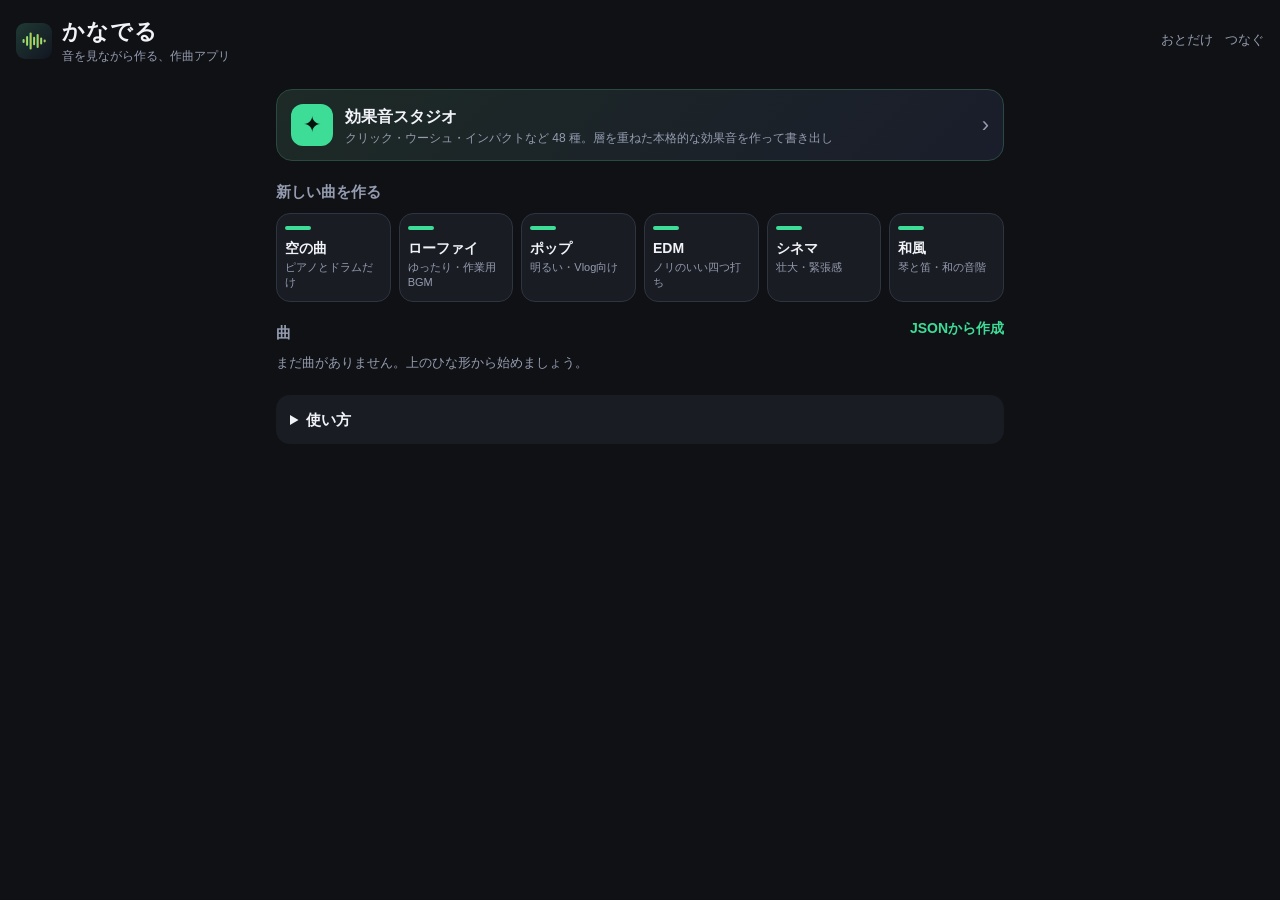
==== daw/index.html @ c06fb7d7 "かなでる：iPhone で使える作曲画面・効果音スタジオ・見える化を追加 アレンジ（クリップの配置・移動・複製）、ピアノロール（和音スタンプ・試聴）、 ドラムのマス目、トラック設定とエフェクト編集、ミ" ====
<!doctype html>
<html lang="ja">
<head>
  <meta charset="utf-8">
  <meta name="viewport" content="width=device-width, initial-scale=1, viewport-fit=cover, user-scalable=no">
  <title>かなでる</title>
  <meta name="description" content="iPhoneで使える無料のDAW（作曲アプリ）と効果音スタジオ。音を見える化しながら作曲・ミックス。端末内で処理します。">
  <meta name="theme-color" content="#0f1115">
  <meta name="apple-mobile-web-app-capable" content="yes">
  <meta name="mobile-web-app-capable" content="yes">
  <meta name="apple-mobile-web-app-title" content="かなでる">
  <meta name="apple-mobile-web-app-status-bar-style" content="black-translucent">
  <link rel="manifest" href="manifest.webmanifest">
  <link rel="icon" href="icons/icon.svg" type="image/svg+xml">
  <link rel="apple-touch-icon" href="icons/icon-180.png">
  <link rel="stylesheet" href="css/daw.css">
</head>
<body>
  <!-- ホーム -->
  <section id="home" class="screen">
    <header class="home-top">
      <div class="brand">
        <img src="icons/icon.svg" alt="" width="36" height="36">
        <div>
          <h1>かなでる</h1>
          <p>音を見ながら作る、作曲アプリ</p>
        </div>
      </div>
      <nav class="sublinks"><a href="../">おとだけ</a><a href="../editor/">つなぐ</a></nav>
    </header>
    <div class="home-body">
      <button class="sfx-entry" id="openSfx" type="button">
        <span class="sfx-ico">✦</span>
        <span><b>効果音スタジオ</b><small>クリック・ウーシュ・インパクトなど 48 種。層を重ねた本格的な効果音を作って書き出し</small></span>
        <span class="chev">›</span>
      </button>
      <h2 class="home-h">新しい曲を作る</h2>
      <div class="templates" id="templates"></div>
      <div class="home-row">
        <h2 class="home-h">曲</h2>
        <button class="txt-btn" id="importJson" type="button">JSONから作成</button>
      </div>
      <ul class="songs" id="songs"></ul>
      <details class="help">
        <summary>使い方</summary>
        <div class="help-body">
          <p><b>基本：</b>ひな形を選ぶ → トラックの帯（クリップ）をタップして選び、もう一度タップで中身を編集 → ▶ で再生 → 右上の「書き出す」で WAV / MP3 に。</p>
          <p><b>ピアノロール：</b>空いたところをタップで音を置く。音をタップで選択、ドラッグで移動、右端をドラッグで長さ。「和音」を選ぶとタップで和音ごと置けます。</p>
          <p><b>見える化：</b>「見える化」タブで、再生中の音の周波数・音量をリアルタイムに表示。「全体を解析」で、ラウドネス・帯域バランス・和音・スマホのスピーカーでの聞こえ方まで調べて、気をつける点を教えてくれます。</p>
          <p><b>自動ミックス：</b>ミキサーの「自動ミックス」で、各トラックの音量を役割（ドラム・ベース・メロディなど）に合わせて自動で整えます。</p>
          <p><b>つなぐで使う：</b>書き出した音を「ファイル」に保存し、つなぐの「音楽」から読み込めます。</p>
          <p><b>Claude と一緒に作る：</b>「…」→「JSONをコピー」と「見える化シート」の画像を Claude に送ると、音の状態が伝わります。返ってきた JSON を「JSONを貼り付け」で反映できます。形式は <a href="FORMAT.md" target="_blank">FORMAT.md</a>。</p>
          <p><b>保存：</b>曲はこの端末のブラウザ内に自動保存されます。Safari の Webサイトデータを消すと消えるので、大切な曲は JSON でも保存してください。</p>
        </div>
      </details>
    </div>
  </section>

  <!-- 曲の編集 -->
  <section id="song" class="screen" hidden>
    <header class="ed-top">
      <button class="icon-btn" id="back" type="button" aria-label="一覧に戻る"><svg viewBox="0 0 24 24"><path d="M15 5l-7 7 7 7"/></svg></button>
      <button class="title-btn" id="songName" type="button"></button>
      <button class="icon-btn" id="undo" type="button" aria-label="元に戻す"><svg viewBox="0 0 24 24"><path d="M9 14L4 9l5-5"/><path d="M4 9h10.5a5.5 5.5 0 010 11H11"/></svg></button>
      <button class="icon-btn" id="redo" type="button" aria-label="やり直す"><svg viewBox="0 0 24 24"><path d="M15 14l5-5-5-5"/><path d="M20 9H9.5a5.5 5.5 0 000 11H13"/></svg></button>
      <button class="icon-btn" id="menuBtn" type="button" aria-label="メニュー"><svg viewBox="0 0 24 24"><circle cx="5" cy="12" r="1.6"/><circle cx="12" cy="12" r="1.6"/><circle cx="19" cy="12" r="1.6"/></svg></button>
      <button class="export-btn" id="exportBtn" type="button">書き出す</button>
    </header>
    <div class="transport">
      <button class="play" id="playBtn" type="button" aria-label="再生">
        <svg viewBox="0 0 24 24" class="i-play"><path d="M7 4.5v15l12.5-7.5z"/></svg>
        <svg viewBox="0 0 24 24" class="i-pause"><path d="M6.5 4.5h4v15h-4zM13.5 4.5h4v15h-4z"/></svg>
      </button>
      <button class="icon-btn sm" id="stopBtn" type="button" aria-label="先頭へ"><svg viewBox="0 0 24 24"><path d="M6 5v14M18 5L9 12l9 7z"/></svg></button>
      <div class="pos"><b id="pos">1.1</b><small id="posSec">0:00.0</small></div>
      <button class="chip" id="bpmBtn" type="button">120 BPM</button>
      <button class="chip" id="loopBtn" type="button" aria-pressed="false">ループ</button>
      <span class="status" id="status"></span>
    </div>
    <nav class="tabs" id="tabs">
      <button type="button" data-tab="arrange" aria-selected="true">アレンジ</button>
      <button type="button" data-tab="mixer">ミキサー</button>
      <button type="button" data-tab="viz">見える化</button>
    </nav>
    <div class="view" id="arrangeView">
      <div class="arr" id="arr"></div>
      <div class="arr-tools">
        <button class="btn sm" id="addTrack" type="button">＋ トラック</button>
        <span class="spacer"></span>
        <button class="icon-btn sm" id="zoomOut" type="button" aria-label="縮小"><svg viewBox="0 0 24 24"><path d="M5 12h14"/></svg></button>
        <button class="icon-btn sm" id="zoomIn" type="button" aria-label="拡大"><svg viewBox="0 0 24 24"><path d="M5 12h14M12 5v14"/></svg></button>
      </div>
      <div class="clipbar" id="clipbar" hidden>
        <button type="button" data-act="edit">編集</button>
        <button type="button" data-act="dup">複製</button>
        <button type="button" data-act="left">◀</button>
        <button type="button" data-act="right">▶</button>
        <button type="button" data-act="shorter">短く</button>
        <button type="button" data-act="longer">長く</button>
        <button type="button" data-act="del" class="danger">削除</button>
      </div>
    </div>
    <div class="view" id="mixerView" hidden></div>
    <div class="view" id="vizView" hidden></div>
  </section>

  <!-- 効果音スタジオ -->
  <section id="sfx" class="screen" hidden>
    <header class="ed-top">
      <button class="icon-btn" id="sfxBack" type="button" aria-label="戻る"><svg viewBox="0 0 24 24"><path d="M15 5l-7 7 7 7"/></svg></button>
      <h2 class="ed-title">効果音スタジオ</h2>
      <button class="export-btn" id="sfxExport" type="button">書き出す</button>
    </header>
    <div class="sfx-body" id="sfxBody"></div>
  </section>

  <!-- 下から出るパネル -->
  <div class="sheet-backdrop" id="sheetBackdrop" hidden></div>
  <div class="sheet" id="sheet" hidden>
    <div class="sheet-head"><h2 id="sheetTitle"></h2><button class="icon-btn sm" id="sheetClose" type="button" aria-label="閉じる"><svg viewBox="0 0 24 24"><path d="M6 6l12 12M18 6L6 18"/></svg></button></div>
    <div class="sheet-body" id="sheetBody"></div>
  </div>

  <!-- 全画面の編集（ピアノロール・ドラム） -->
  <div class="full" id="full" hidden></div>

  <div class="toast" id="toast" hidden></div>
  <script type="module" src="js/app.js"></script>
</body>
</html>
---- daw/css/daw.css ----
:root {
  --bg: #0f1115;
  --panel: #191c23;
  --panel-2: #232731;
  --line: #2f3442;
  --text: #f1f3f8;
  --muted: #959cb0;
  --accent: #3ddc97;
  --accent-ink: #04140d;
  --accent-soft: rgba(61, 220, 151, 0.16);
  --play: #ffcc33;
  --danger: #ff6b6b;
  --hdr: 112px;
  color-scheme: dark;
}

* { box-sizing: border-box; -webkit-tap-highlight-color: transparent; }
html, body { margin: 0; height: 100%; }
body {
  background: var(--bg);
  color: var(--text);
  font-family: -apple-system, BlinkMacSystemFont, "Hiragino Sans", "Noto Sans JP", "Segoe UI", sans-serif;
  font-size: 15px;
  line-height: 1.45;
  overscroll-behavior: none;
  -webkit-user-select: none;
  user-select: none;
}
input, textarea, select { -webkit-user-select: text; user-select: text; font: inherit; color: inherit; }
button { font: inherit; color: inherit; }
[hidden] { display: none !important; }
a { color: var(--accent); }

.screen { height: 100dvh; display: flex; flex-direction: column; }

/* ---------- ホーム ---------- */
#home { overflow-y: auto; -webkit-overflow-scrolling: touch; }
.home-top {
  display: flex; align-items: center; justify-content: space-between;
  padding: calc(16px + env(safe-area-inset-top)) max(16px, env(safe-area-inset-right)) 8px max(16px, env(safe-area-inset-left));
}
.brand { display: flex; gap: 10px; align-items: center; }
.brand img { border-radius: 9px; }
.brand h1 { margin: 0; font-size: 22px; letter-spacing: 0.04em; }
.brand p { margin: 0; color: var(--muted); font-size: 12px; }
.sublinks { display: flex; gap: 12px; }
.sublinks a { color: var(--muted); font-size: 13px; text-decoration: none; }
.home-body { padding: 8px max(16px, env(safe-area-inset-right)) calc(32px + env(safe-area-inset-bottom)) max(16px, env(safe-area-inset-left)); max-width: 760px; width: 100%; margin: 0 auto; }
.home-h { font-size: 15px; margin: 20px 0 10px; color: var(--muted); font-weight: 600; }
.home-row { display: flex; align-items: center; justify-content: space-between; }
.sfx-entry {
  width: 100%; display: flex; align-items: center; gap: 12px; text-align: left; margin-top: 8px;
  background: linear-gradient(135deg, #1d2a26, #1a1d2b); border: 1px solid #2b4a3f; border-radius: 16px; padding: 14px; cursor: pointer;
}
.sfx-entry b { display: block; font-size: 16px; }
.sfx-entry small { display: block; color: var(--muted); font-size: 12px; line-height: 1.35; margin-top: 2px; }
.sfx-ico { width: 42px; height: 42px; flex: none; border-radius: 12px; background: var(--accent); color: var(--accent-ink); display: grid; place-items: center; font-size: 22px; }
.chev { margin-left: auto; color: var(--muted); font-size: 22px; }
.templates { display: grid; grid-template-columns: repeat(3, 1fr); gap: 8px; }
.tpl {
  background: var(--panel); border: 1px solid var(--line); border-radius: 14px; padding: 12px 8px; text-align: left; cursor: pointer;
  display: flex; flex-direction: column; gap: 2px; min-height: 70px;
}
.tpl:active, .sfx-entry:active { transform: scale(0.98); }
.tpl b { font-size: 14px; }
.tpl small { font-size: 11px; color: var(--muted); line-height: 1.3; }
.tpl i { width: 26px; height: 4px; border-radius: 2px; background: var(--accent); margin-bottom: 6px; }
.songs { list-style: none; margin: 0; padding: 0; display: grid; gap: 8px; }
.song-item { display: flex; gap: 12px; align-items: center; background: var(--panel); border-radius: 14px; padding: 10px 8px 10px 14px; cursor: pointer; }
.song-item .si { flex: 1; min-width: 0; }
.song-item .sn { font-weight: 700; white-space: nowrap; overflow: hidden; text-overflow: ellipsis; }
.song-item .sm { font-size: 12px; color: var(--muted); }
.empty-note { color: var(--muted); font-size: 13px; }
.help { margin-top: 22px; background: var(--panel); border-radius: 14px; padding: 4px 14px; }
.help summary { padding: 10px 0; font-weight: 700; cursor: pointer; }
.help-body p { font-size: 13.5px; margin: 0 0 10px; color: #d4d7e0; }
.txt-btn { background: none; border: none; color: var(--accent); font-weight: 600; font-size: 14px; padding: 6px 0; cursor: pointer; }

/* ---------- 共通ボタン ---------- */
.icon-btn { width: 40px; height: 40px; flex: none; border: none; background: none; border-radius: 10px; display: grid; place-items: center; cursor: pointer; padding: 0; }
.icon-btn svg { width: 24px; height: 24px; fill: none; stroke: currentColor; stroke-width: 2; stroke-linecap: round; stroke-linejoin: round; }
.icon-btn.sm { width: 34px; height: 34px; }
.icon-btn.sm svg { width: 20px; height: 20px; }
.icon-btn:disabled { opacity: 0.35; }
.icon-btn:active { background: var(--panel-2); }
.btn { border: 1px solid var(--line); background: var(--panel-2); border-radius: 12px; padding: 10px 14px; font-weight: 600; cursor: pointer; }
.btn.sm { padding: 6px 10px; font-size: 13px; border-radius: 10px; }
.btn.primary { background: var(--accent); border-color: var(--accent); color: var(--accent-ink); }
.btn.danger { color: var(--danger); }
.btn.wide { width: 100%; }
.btn:disabled { opacity: 0.5; }
.btn:active { transform: scale(0.98); }
.chip { border: 1px solid var(--line); background: var(--panel); border-radius: 999px; padding: 5px 10px; font-size: 12.5px; font-weight: 600; cursor: pointer; white-space: nowrap; }
.chip[aria-pressed="true"] { background: var(--accent-soft); border-color: var(--accent); color: var(--accent); }
.row { display: flex; gap: 8px; align-items: center; }
.spacer { flex: 1; }

/* ---------- 編集画面の上部 ---------- */
.ed-top {
  flex: none; display: flex; align-items: center; gap: 2px;
  padding: calc(6px + env(safe-area-inset-top)) max(8px, env(safe-area-inset-right)) 6px max(6px, env(safe-area-inset-left));
}
.title-btn { flex: 1; min-width: 0; border: none; background: none; font-weight: 700; font-size: 15px; text-align: left; white-space: nowrap; overflow: hidden; text-overflow: ellipsis; padding: 0 6px; cursor: pointer; }
.ed-title { flex: 1; margin: 0; font-size: 16px; padding-left: 4px; }
.export-btn { border: none; background: var(--accent); color: var(--accent-ink); font-weight: 700; border-radius: 10px; padding: 8px 12px; margin-left: 4px; cursor: pointer; flex: none; }
.transport {
  flex: none; display: flex; align-items: center; gap: 8px; padding: 4px max(12px, env(safe-area-inset-right)) 8px max(12px, env(safe-area-inset-left));
  border-bottom: 1px solid var(--line);
}
.play { width: 46px; height: 46px; border-radius: 50%; border: none; background: var(--text); color: var(--bg); display: grid; place-items: center; cursor: pointer; flex: none; }
.play svg { width: 22px; height: 22px; fill: currentColor; }
.play .i-pause, .playing .play .i-play { display: none; }
.playing .play .i-pause { display: block; }
.pos { display: flex; flex-direction: column; line-height: 1.1; min-width: 56px; }
.pos b { font-variant-numeric: tabular-nums; font-size: 16px; }
.pos small { color: var(--muted); font-size: 11px; font-variant-numeric: tabular-nums; }
.status { margin-left: auto; font-size: 12px; color: var(--muted); white-space: nowrap; overflow: hidden; text-overflow: ellipsis; min-width: 0; }
.status.busy::before { content: ""; display: inline-block; width: 9px; height: 9px; border-radius: 50%; border: 2px solid var(--accent); border-right-color: transparent; margin-right: 6px; vertical-align: -1px; animation: spin 0.8s linear infinite; }
@keyframes spin { to { transform: rotate(360deg); } }
.tabs { flex: none; display: flex; padding: 6px 12px 0; gap: 4px; }
.tabs button { flex: 1; border: none; background: none; padding: 8px 0; font-weight: 600; font-size: 14px; color: var(--muted); border-bottom: 2px solid transparent; cursor: pointer; }
.tabs button[aria-selected="true"] { color: var(--text); border-bottom-color: var(--accent); }
.view { flex: 1; min-height: 0; display: flex; flex-direction: column; position: relative; }

/* ---------- アレンジ ---------- */
.arr { flex: 1; min-height: 0; overflow: auto; -webkit-overflow-scrolling: touch; position: relative; }
.arr-inner { position: relative; }
.ruler { position: sticky; top: 0; z-index: 3; height: 26px; display: flex; background: var(--bg); border-bottom: 1px solid var(--line); }
.ruler .corner { position: sticky; left: 0; z-index: 4; width: var(--hdr); flex: none; background: var(--bg); border-right: 1px solid var(--line); }
.ruler .marks { position: relative; flex: none; height: 100%; cursor: pointer; }
.ruler .mk { position: absolute; top: 0; bottom: 0; border-left: 1px solid var(--line); font-size: 10.5px; color: var(--muted); padding: 5px 0 0 3px; }
.ruler .loopband { position: absolute; top: 0; height: 5px; background: var(--accent); opacity: 0.7; border-radius: 2px; }
.trow { display: flex; height: 58px; border-bottom: 1px solid var(--line); }
.thead {
  position: sticky; left: 0; z-index: 2; width: var(--hdr); flex: none; background: var(--panel); border-right: 1px solid var(--line);
  display: flex; flex-direction: column; justify-content: center; padding: 4px 6px 4px 10px; gap: 3px; cursor: pointer; overflow: hidden;
}
.thead::before { content: ""; position: absolute; left: 0; top: 0; bottom: 0; width: 4px; background: var(--tc, var(--accent)); }
.thead .tn { font-weight: 700; font-size: 13px; white-space: nowrap; overflow: hidden; text-overflow: ellipsis; }
.thead .ti { font-size: 10.5px; color: var(--muted); white-space: nowrap; overflow: hidden; text-overflow: ellipsis; }
.thead .ms { display: flex; gap: 4px; }
.thead .ms button { border: 1px solid var(--line); background: var(--panel-2); border-radius: 5px; font-size: 10px; font-weight: 700; width: 22px; height: 18px; padding: 0; cursor: pointer; }
.thead .ms button[aria-pressed="true"].m { background: #c94d4d; border-color: #c94d4d; }
.thead .ms button[aria-pressed="true"].s { background: var(--play); border-color: var(--play); color: #000; }
.lane { position: relative; flex: none; height: 100%; background-image: linear-gradient(to right, var(--line) 1px, transparent 1px); }
.clip {
  position: absolute; top: 5px; bottom: 5px; border-radius: 7px; background: color-mix(in srgb, var(--tc) 30%, #1b1e27); border: 1.5px solid color-mix(in srgb, var(--tc) 70%, transparent);
  overflow: hidden; cursor: pointer; touch-action: none;
}
.clip.sel { border-color: #fff; box-shadow: 0 0 0 2px var(--tc); }
.clip canvas { position: absolute; inset: 0; width: 100%; height: 100%; }
.clip .cl { position: absolute; left: 4px; top: 1px; font-size: 9.5px; font-weight: 700; color: #fff; opacity: 0.85; white-space: nowrap; pointer-events: none; }
.playhead { position: absolute; top: 0; bottom: 0; width: 2px; background: var(--play); z-index: 5; pointer-events: none; }
.arr-tools { flex: none; display: flex; align-items: center; gap: 6px; padding: 6px max(12px, env(safe-area-inset-right)) calc(6px + env(safe-area-inset-bottom)) max(12px, env(safe-area-inset-left)); border-top: 1px solid var(--line); }
.clipbar {
  position: absolute; left: 8px; right: 8px; bottom: calc(52px + env(safe-area-inset-bottom)); z-index: 10;
  display: flex; gap: 4px; padding: 6px; background: var(--panel-2); border: 1px solid var(--line); border-radius: 14px; box-shadow: 0 8px 24px rgba(0,0,0,.5);
  overflow-x: auto;
}
.clipbar button { flex: 1 0 auto; border: none; background: var(--panel); border-radius: 9px; padding: 9px 8px; font-size: 13px; font-weight: 600; cursor: pointer; }
.clipbar button.danger { color: var(--danger); }

/* ---------- ミキサー ---------- */
#mixerView { overflow-y: auto; padding: 8px max(12px, env(safe-area-inset-right)) calc(16px + env(safe-area-inset-bottom)) max(12px, env(safe-area-inset-left)); }
.mix-row { display: grid; grid-template-columns: 82px 1fr 48px; gap: 6px 8px; align-items: center; background: var(--panel); border-radius: 12px; padding: 8px 10px; margin-bottom: 6px; position: relative; }
.mix-row::before { content: ""; position: absolute; left: 0; top: 8px; bottom: 8px; width: 3px; border-radius: 2px; background: var(--tc, var(--accent)); }
.mix-row .mn { font-weight: 700; font-size: 13px; overflow: hidden; text-overflow: ellipsis; white-space: nowrap; }
.mix-row .mv { font-size: 11.5px; color: var(--muted); text-align: right; font-variant-numeric: tabular-nums; }
.mix-row input[type="range"] { width: 100%; }
.mix-row .sub { grid-column: 2 / 4; display: flex; gap: 10px; align-items: center; font-size: 11.5px; color: var(--muted); }
.mix-row .sub input { flex: 1; min-width: 0; }
.meter { height: 4px; border-radius: 2px; background: var(--panel-2); overflow: hidden; grid-column: 1 / 4; }
.meter i { display: block; height: 100%; width: 0; background: linear-gradient(90deg, var(--accent), var(--play) 80%, var(--danger)); }
.mix-head { display: flex; gap: 8px; align-items: center; margin: 4px 0 10px; }
.mix-head h3 { margin: 0; font-size: 14px; color: var(--muted); }

/* ---------- 見える化 ---------- */
#vizView { overflow-y: auto; padding: 8px max(12px, env(safe-area-inset-right)) calc(16px + env(safe-area-inset-bottom)) max(12px, env(safe-area-inset-left)); gap: 10px; }
.viz-card { background: var(--panel); border-radius: 14px; padding: 10px; }
.viz-card h3 { margin: 0 0 6px; font-size: 13px; color: var(--muted); display: flex; justify-content: space-between; align-items: center; }
.viz-card canvas { width: 100%; display: block; border-radius: 8px; background: #0b0d12; }
.meters { display: grid; grid-template-columns: repeat(3, 1fr); gap: 6px; margin-top: 8px; }
.meters div { background: var(--panel-2); border-radius: 10px; padding: 6px 8px; }
.meters small { display: block; color: var(--muted); font-size: 10.5px; }
.meters b { font-variant-numeric: tabular-nums; font-size: 16px; }
.report { white-space: pre-wrap; font-size: 12px; line-height: 1.55; color: #d4d7e0; background: var(--panel-2); border-radius: 10px; padding: 10px; margin-top: 8px; -webkit-user-select: text; user-select: text; }
.warn-list { margin: 8px 0 0; padding: 0; list-style: none; display: grid; gap: 6px; }
.warn-list li { background: rgba(255, 107, 107, 0.1); border: 1px solid rgba(255, 107, 107, 0.35); border-radius: 10px; padding: 8px 10px; font-size: 12.5px; }
.warn-list li.ok { background: var(--accent-soft); border-color: rgba(61,220,151,.4); }
.sheet-img { overflow-x: auto; -webkit-overflow-scrolling: touch; margin-top: 8px; border-radius: 8px; }
.sheet-img canvas { width: 1100px; max-width: none; }

/* ---------- パネル ---------- */
.sheet-backdrop { position: fixed; inset: 0; z-index: 40; background: rgba(0, 0, 0, 0.35); }
.sheet {
  position: fixed; left: 0; right: 0; bottom: 0; z-index: 41; background: var(--panel); border-radius: 18px 18px 0 0;
  max-height: 78dvh; display: flex; flex-direction: column; padding-bottom: env(safe-area-inset-bottom); box-shadow: 0 -10px 30px rgba(0,0,0,.5);
}
.sheet.tall { max-height: 92dvh; }
.sheet-head { display: flex; align-items: center; justify-content: space-between; padding: 12px 16px 6px; flex: none; }
.sheet-head h2 { margin: 0; font-size: 16px; }
.sheet-body { overflow-y: auto; padding: 4px 16px 18px; -webkit-overflow-scrolling: touch; }
.field { margin: 12px 0; }
.field > label, .field > .lbl { display: flex; justify-content: space-between; font-size: 12.5px; color: var(--muted); margin-bottom: 6px; }
.field > label b, .field > .lbl b { color: var(--text); font-weight: 600; font-variant-numeric: tabular-nums; }
.sheet input[type="text"], .sheet input[type="number"], .sheet textarea, .sheet select, .sfx-body select {
  width: 100%; background: var(--bg); border: 1px solid var(--line); border-radius: 10px; padding: 9px 10px; outline: none;
}
.sheet textarea { min-height: 120px; font-family: ui-monospace, Menlo, monospace; font-size: 12px; resize: vertical; }
input[type="range"] { -webkit-appearance: none; appearance: none; width: 100%; height: 28px; background: transparent; }
input[type="range"]::-webkit-slider-runnable-track { height: 4px; border-radius: 2px; background: var(--line); }
input[type="range"]::-webkit-slider-thumb { -webkit-appearance: none; width: 22px; height: 22px; border-radius: 50%; background: var(--text); margin-top: -9px; box-shadow: 0 1px 4px rgba(0,0,0,.5); }
.seg { display: flex; flex-wrap: wrap; gap: 6px; }
.seg button { border: 1px solid var(--line); background: var(--panel-2); border-radius: 10px; padding: 7px 10px; font-size: 13px; cursor: pointer; }
.seg button[aria-pressed="true"] { border-color: var(--accent); background: var(--accent-soft); color: var(--accent); }
.list { display: grid; gap: 6px; }
.list .item { display: flex; align-items: center; gap: 8px; background: var(--panel-2); border-radius: 12px; padding: 8px 10px; cursor: pointer; border: 1px solid transparent; }
.list .item.on { border-color: var(--accent); }
.list .item .grow { flex: 1; min-width: 0; }
.list .item small { color: var(--muted); font-size: 11.5px; display: block; }
.cat-h { font-size: 12px; color: var(--muted); margin: 14px 0 6px; font-weight: 700; }
.fx-card { background: var(--panel-2); border-radius: 12px; padding: 8px 10px; margin-bottom: 8px; }
.fx-card .fx-h { display: flex; align-items: center; gap: 6px; }
.fx-card .fx-h b { flex: 1; font-size: 13.5px; }
.fx-card .field { margin: 6px 0; }
.note { font-size: 12px; color: var(--muted); margin: 6px 0; }
.err { color: var(--danger); font-size: 12.5px; white-space: pre-wrap; }

/* ---------- 全画面エディタ（ピアノロール・ドラム） ---------- */
.full { position: fixed; inset: 0; z-index: 30; background: var(--bg); display: flex; flex-direction: column; }
.full-top { flex: none; display: flex; align-items: center; gap: 6px; padding: calc(6px + env(safe-area-inset-top)) max(8px, env(safe-area-inset-right)) 4px max(6px, env(safe-area-inset-left)); }
.full-top h2 { flex: 1; margin: 0; font-size: 15px; white-space: nowrap; overflow: hidden; text-overflow: ellipsis; }
.roll-tools { flex: none; display: flex; gap: 6px; padding: 4px 10px 8px; overflow-x: auto; align-items: center; border-bottom: 1px solid var(--line); }
.roll-tools select { background: var(--panel-2); border: 1px solid var(--line); border-radius: 9px; padding: 5px 6px; font-size: 13px; }
.roll-tools .lbl { font-size: 11px; color: var(--muted); white-space: nowrap; }
.roll-wrap { flex: 1; min-height: 0; overflow: auto; position: relative; -webkit-overflow-scrolling: touch; touch-action: pan-x pan-y; }
.roll-wrap canvas { position: sticky; left: 0; top: 0; display: block; }
.roll-space { position: absolute; left: 0; top: 0; pointer-events: none; }
.roll-bottom { flex: none; display: flex; gap: 6px; padding: 8px 10px calc(8px + env(safe-area-inset-bottom)); border-top: 1px solid var(--line); overflow-x: auto; }
.roll-bottom button { flex: 1 0 auto; }

/* ---------- 効果音スタジオ ---------- */
.sfx-body { flex: 1; min-height: 0; overflow-y: auto; padding: 0 max(14px, env(safe-area-inset-right)) calc(20px + env(safe-area-inset-bottom)) max(14px, env(safe-area-inset-left)); }
.cats { display: flex; gap: 6px; overflow-x: auto; padding: 6px 0 10px; position: sticky; top: 0; background: var(--bg); z-index: 2; }
.presets { display: grid; grid-template-columns: repeat(3, 1fr); gap: 6px; }
.presets button { border: 1px solid var(--line); background: var(--panel); border-radius: 12px; padding: 10px 6px; font-size: 12.5px; font-weight: 600; cursor: pointer; min-height: 46px; }
.presets button[aria-pressed="true"] { border-color: var(--accent); background: var(--accent-soft); color: var(--accent); }
.sfx-view { background: var(--panel); border-radius: 14px; padding: 10px; margin: 12px 0; }
.sfx-view canvas { width: 100%; height: 150px; display: block; border-radius: 8px; background: #0b0d12; }
.sfx-stats { display: flex; flex-wrap: wrap; gap: 4px 12px; font-size: 11.5px; color: var(--muted); margin-top: 6px; font-variant-numeric: tabular-nums; }
.sfx-stats b { color: var(--text); font-weight: 600; }
.knobs .field { margin: 6px 0; }
.sfx-actions { display: grid; grid-template-columns: 1fr 1fr 1fr; gap: 6px; margin: 10px 0; }

.toast {
  position: fixed; left: 50%; bottom: calc(80px + env(safe-area-inset-bottom)); transform: translateX(-50%); z-index: 60;
  background: #2b3040; color: var(--text); padding: 10px 14px; border-radius: 12px; font-size: 13.5px; max-width: 90vw; box-shadow: 0 6px 20px rgba(0,0,0,.5);
}
@media (min-width: 820px) {
  .sheet { left: auto; right: 16px; bottom: 16px; width: 440px; border-radius: 16px; max-height: 84dvh; }
  .templates { grid-template-columns: repeat(6, 1fr); }
  .presets { grid-template-columns: repeat(6, 1fr); }
  :root { --hdr: 150px; }
}
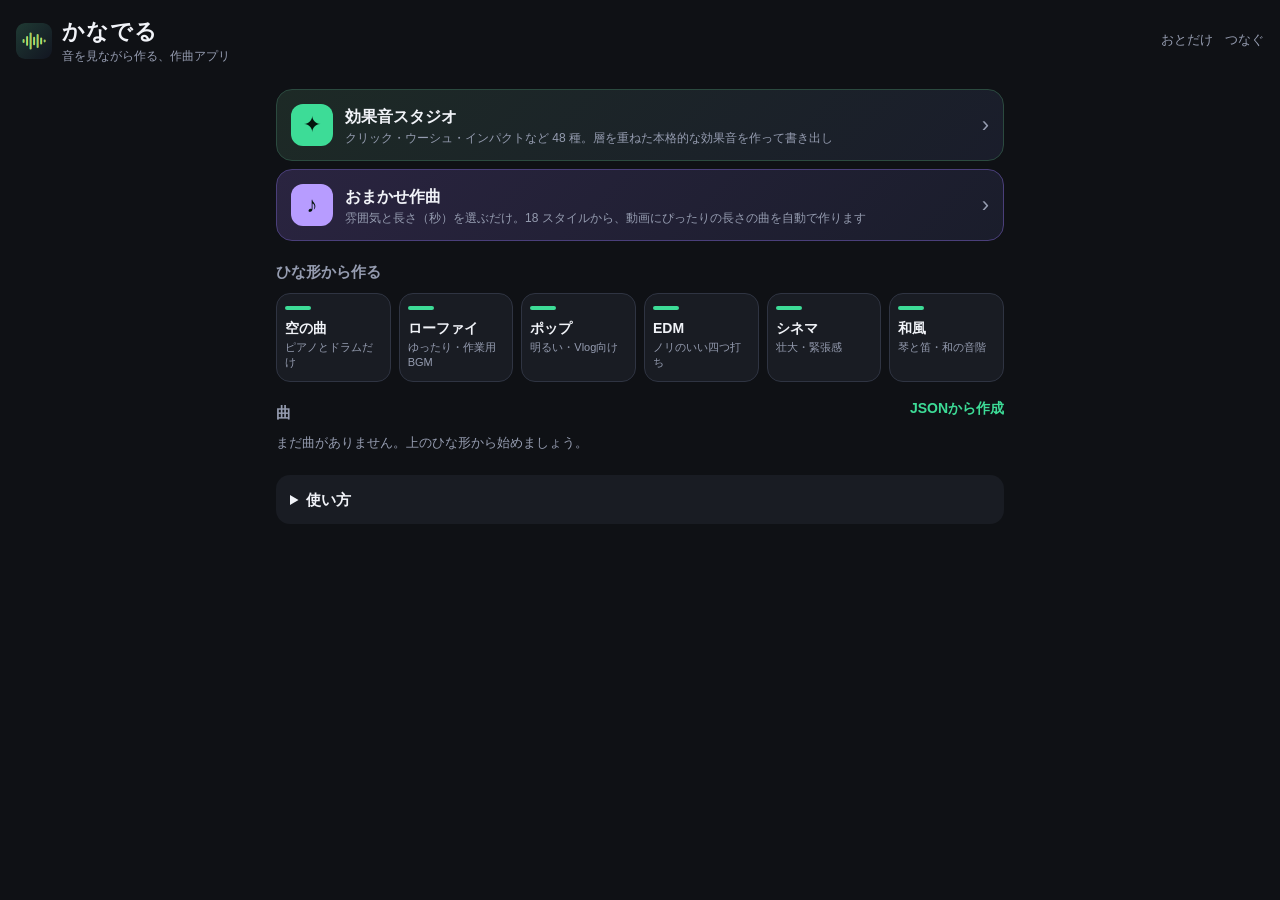
==== commit 3dbb7b0c: "かなでる：おまかせ作曲の画面、自動クリップの編集、秒数に合わせる、新エフェクトのつまみ Co-Authored-By: Claude Fable 5.2 <noreply@anthropic.com>" ====
--- a/daw/index.html
+++ b/daw/index.html
@@ -34,7 +34,12 @@
         <span><b>効果音スタジオ</b><small>クリック・ウーシュ・インパクトなど 48 種。層を重ねた本格的な効果音を作って書き出し</small></span>
         <span class="chev">›</span>
       </button>
-      <h2 class="home-h">新しい曲を作る</h2>
+      <button class="sfx-entry compose-entry" id="openCompose" type="button">
+        <span class="sfx-ico">♪</span>
+        <span><b>おまかせ作曲</b><small>雰囲気と長さ（秒）を選ぶだけ。18 スタイルから、動画にぴったりの長さの曲を自動で作ります</small></span>
+        <span class="chev">›</span>
+      </button>
+      <h2 class="home-h">ひな形から作る</h2>
       <div class="templates" id="templates"></div>
       <div class="home-row">
         <h2 class="home-h">曲</h2>
--- a/daw/css/daw.css
+++ b/daw/css/daw.css
@@ -262,3 +262,5 @@
   .presets { grid-template-columns: repeat(6, 1fr); }
   :root { --hdr: 150px; }
 }
+.compose-entry { background: linear-gradient(135deg, #2a2440, #1a1d2b); border-color: #4a3f7a; margin-top: 8px; }
+.compose-entry .sfx-ico { background: #b79cff; }
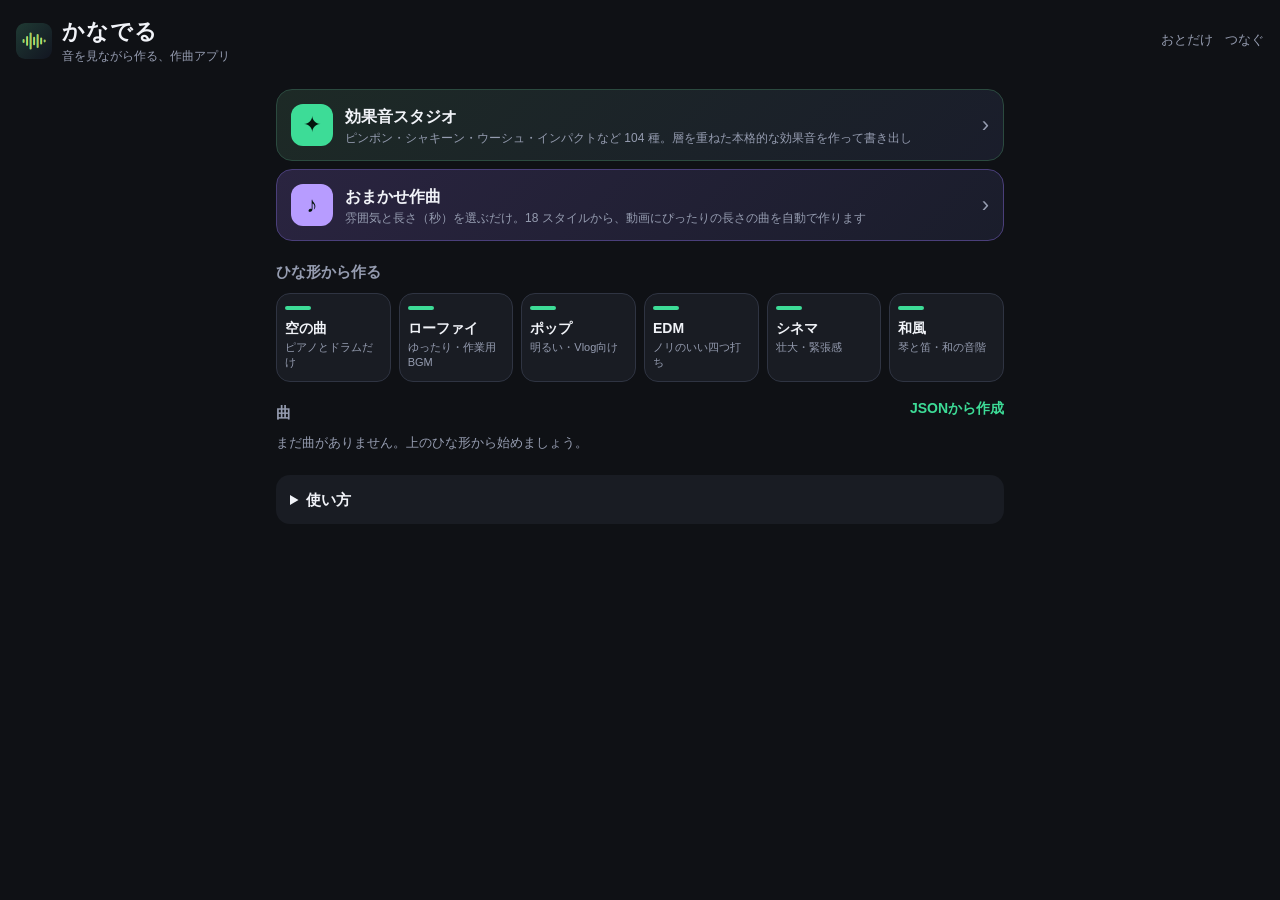
==== commit 1f35f4bc: "かなでる：和音トラックの編集画面、テキスト欄の初期値の不具合を修正、説明書を更新 Co-Authored-By: Claude Fable 5.2 <noreply@anthropic.com> Cl" ====
--- a/daw/index.html
+++ b/daw/index.html
@@ -31,7 +31,7 @@
     <div class="home-body">
       <button class="sfx-entry" id="openSfx" type="button">
         <span class="sfx-ico">✦</span>
-        <span><b>効果音スタジオ</b><small>クリック・ウーシュ・インパクトなど 48 種。層を重ねた本格的な効果音を作って書き出し</small></span>
+        <span><b>効果音スタジオ</b><small>ピンポン・シャキーン・ウーシュ・インパクトなど 104 種。層を重ねた本格的な効果音を作って書き出し</small></span>
         <span class="chev">›</span>
       </button>
       <button class="sfx-entry compose-entry" id="openCompose" type="button">
